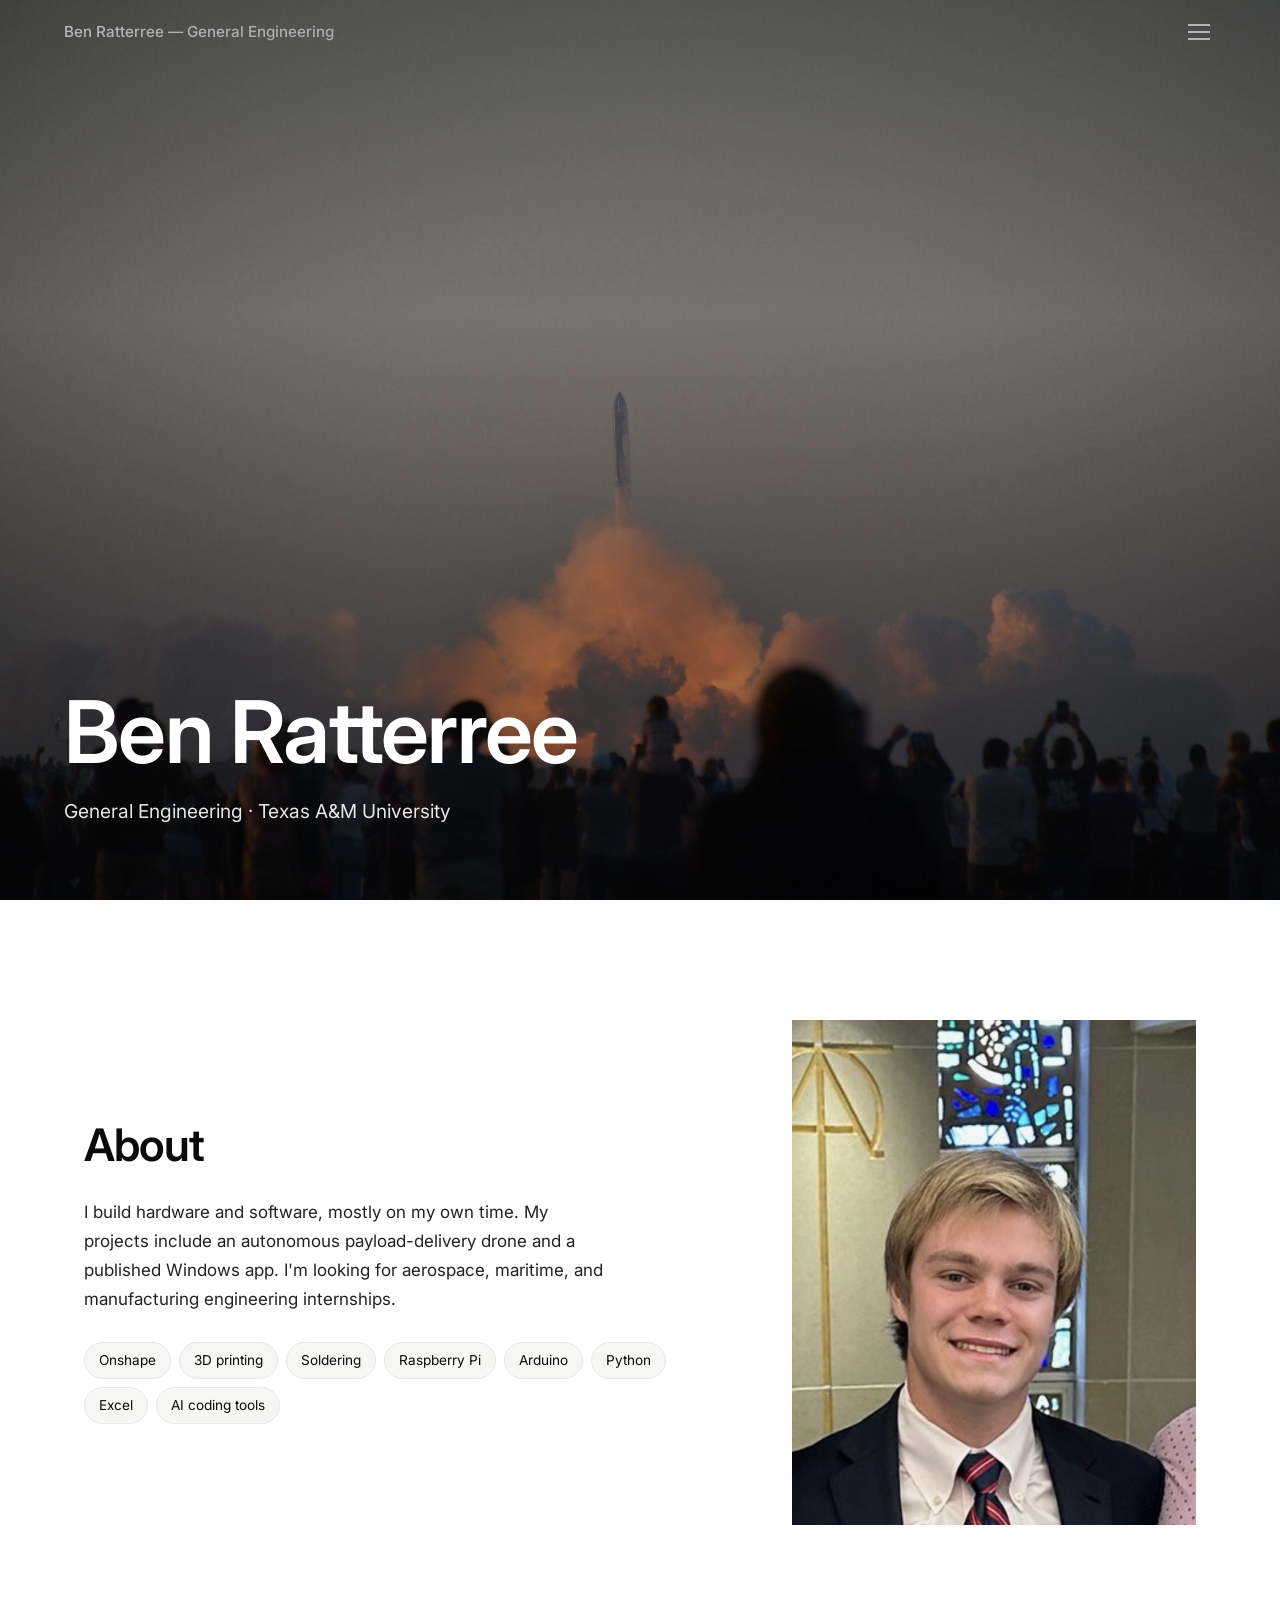
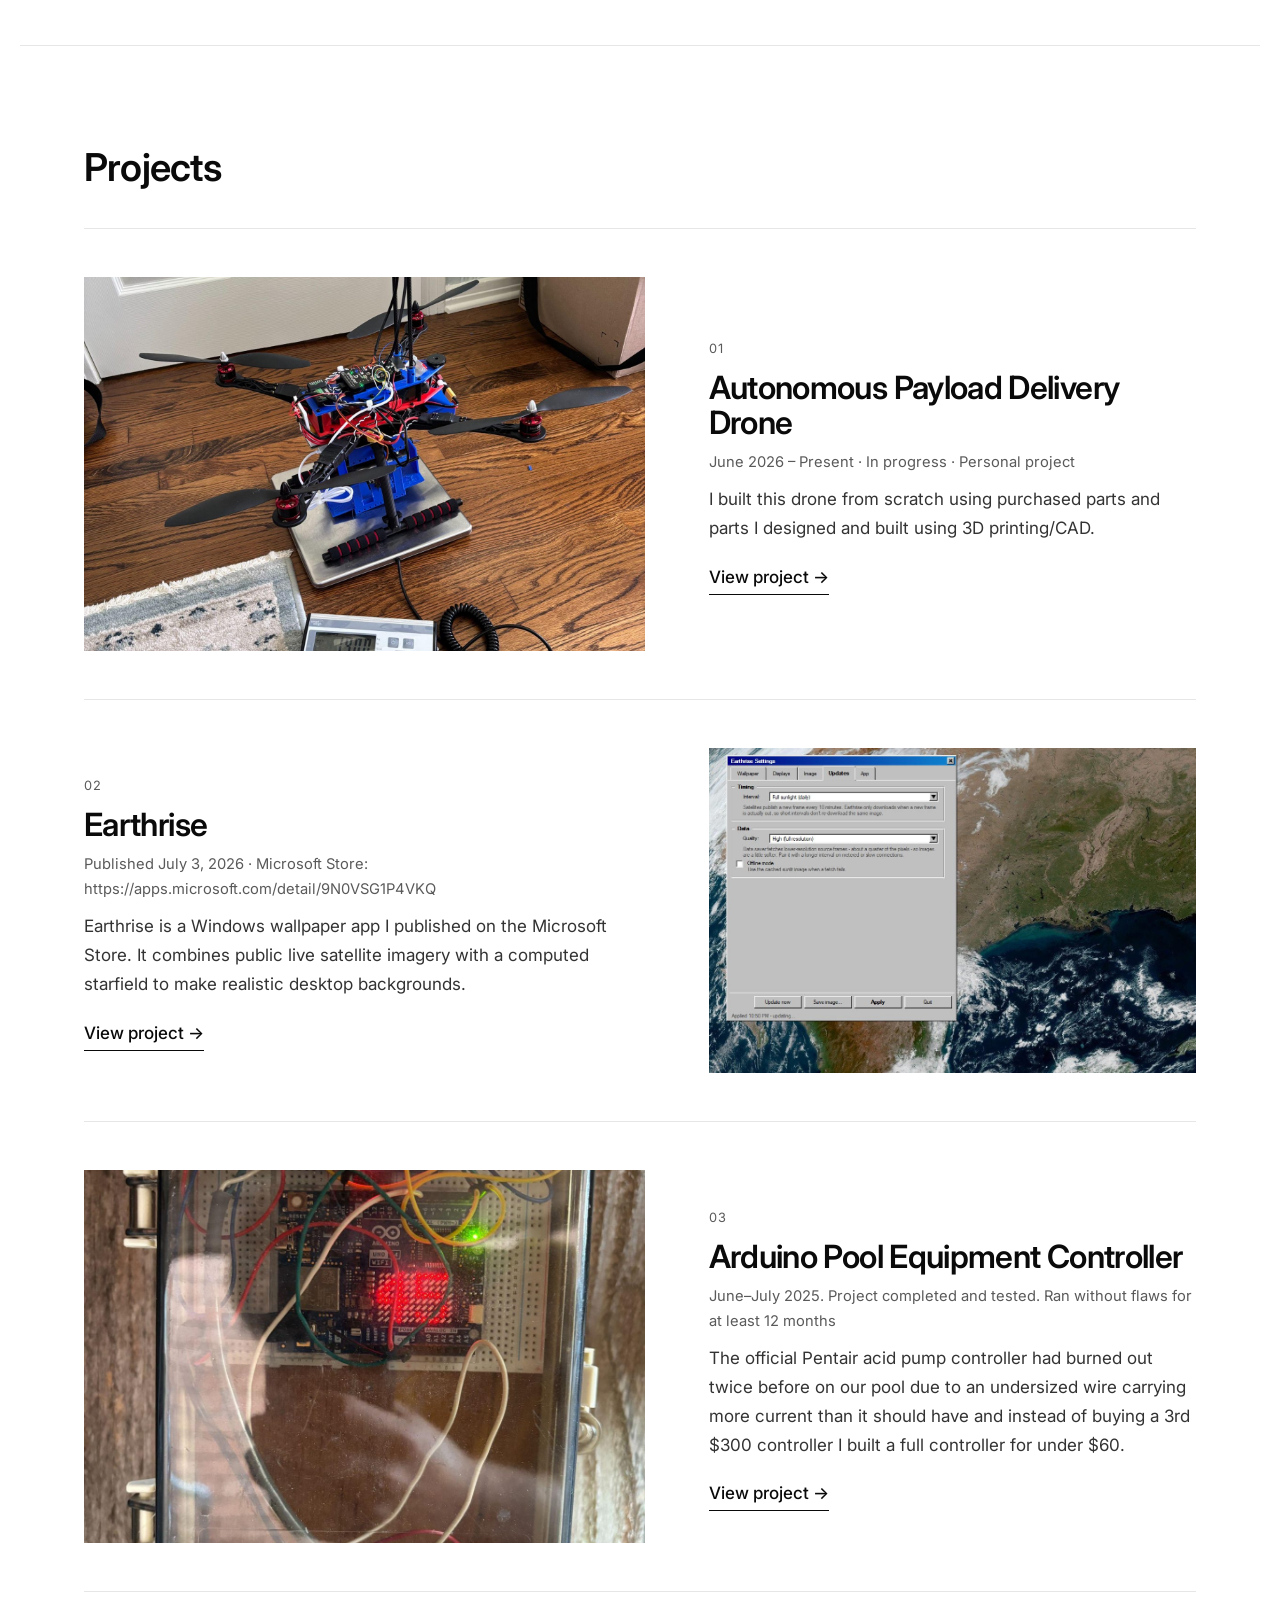
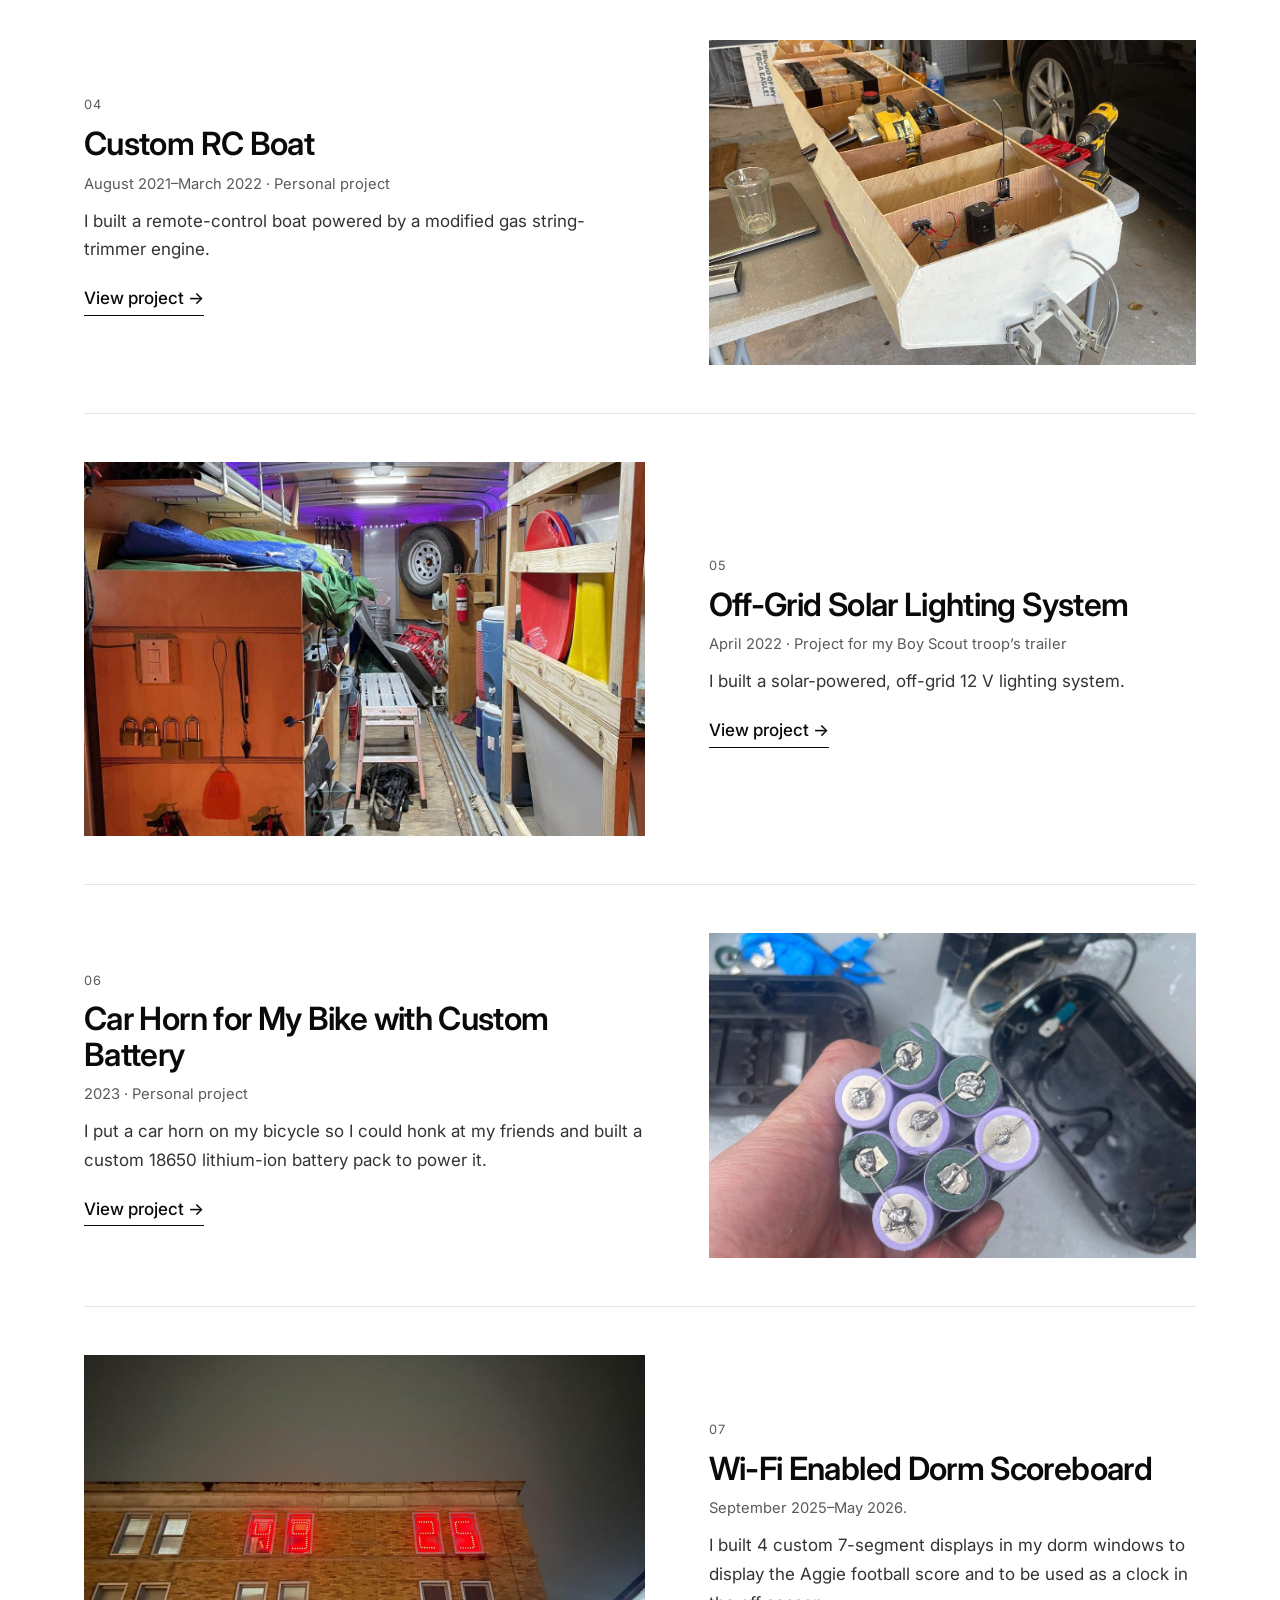
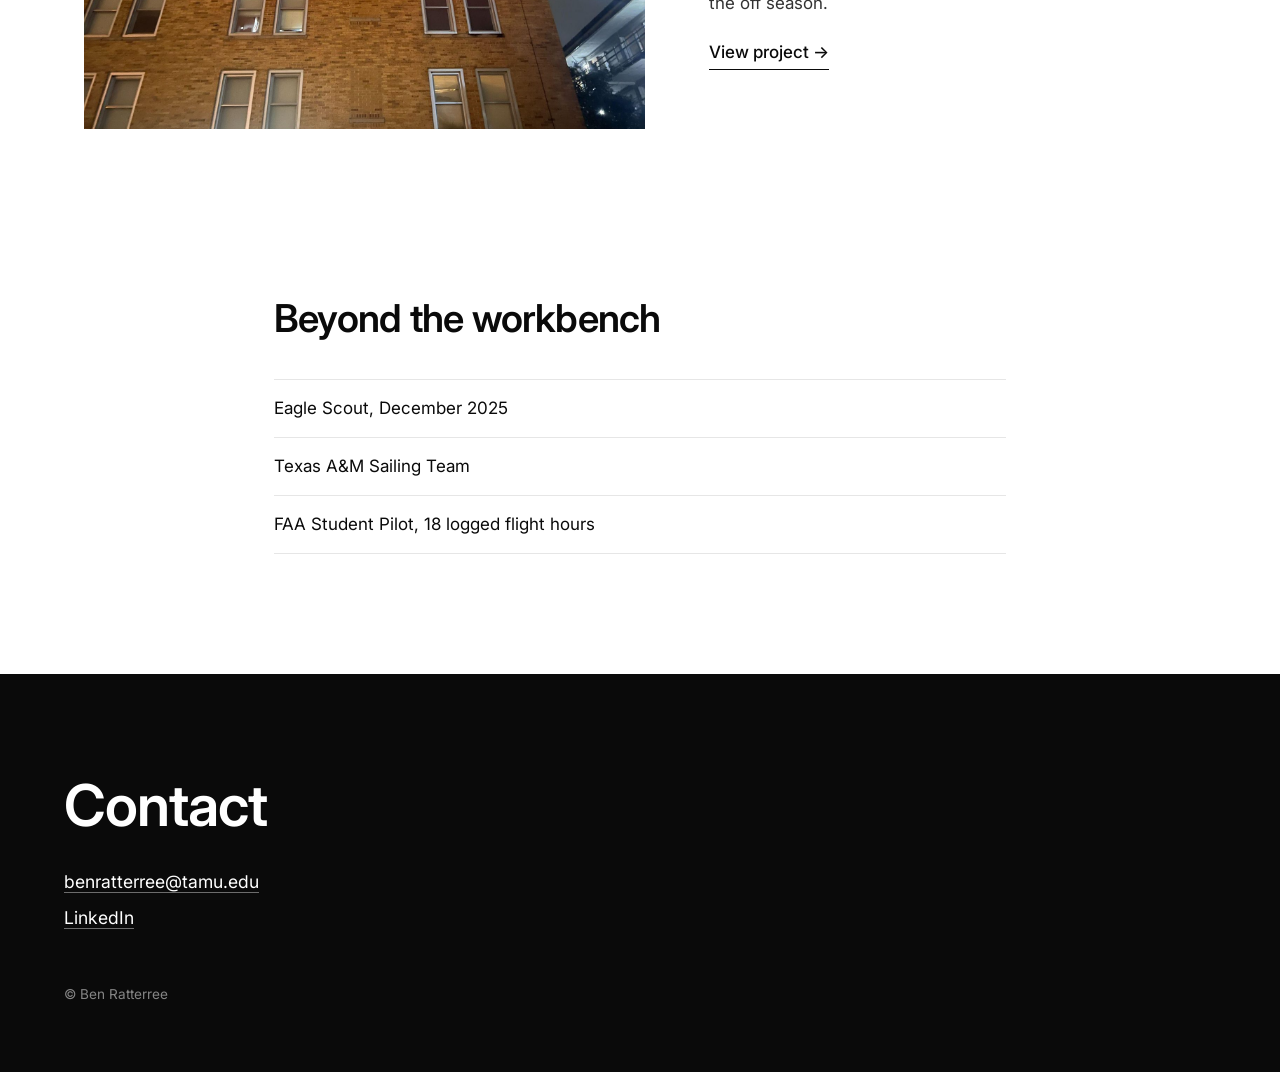
==== index.html @ 3983d527 "Portfolio site" ====
<!DOCTYPE html>
<html lang="en"><head><meta charset="utf-8"><meta name="viewport" content="width=device-width, initial-scale=1">
<title>Ben Ratterree | Engineering Portfolio</title><meta name="description" content="I build hardware and software, mostly on my own time. My projects include an autonomous payload-delivery drone and a published Windows app. I&#x27;m looking for aerospace, maritime, and manufacturing engineering internships."><link rel="preconnect" href="https://fonts.googleapis.com"><link rel="preconnect" href="https://fonts.gstatic.com" crossorigin><link href="https://fonts.googleapis.com/css2?family=Inter:wght@400;500;600;700&display=swap" rel="stylesheet">
<link rel="stylesheet" href="assets/style.css"></head>
<body>
<header class="topbar"><a class="brand" href="index.html">Ben Ratterree — General Engineering</a>
<button class="menu-btn" aria-label="Open menu" aria-expanded="false"><span></span><span></span><span></span></button></header>
<nav class="menu" aria-hidden="true"><button class="menu-close" aria-label="Close menu">&times;</button>
<a href="index.html">Home</a><a href="index.html#about">About</a><a href="index.html#projects">Projects</a><a href="index.html#contact">Contact</a></nav>
<main>
<section class="hero" style="background-image:url('media/site/background.jpg')"><div class="hero-txt">
<h1>Ben Ratterree</h1><p>General Engineering · Texas A&amp;M University</p></div></section>
<section id="about" class="about"><div class="about-txt reveal"><h2>About</h2>
<p>I build hardware and software, mostly on my own time. My projects include an autonomous payload-delivery drone and a published Windows app. I&#x27;m looking for aerospace, maritime, and manufacturing engineering internships.</p>
<ul class="chips"><li>Onshape</li><li>3D printing</li><li>Soldering</li><li>Raspberry Pi</li><li>Arduino</li><li>Python</li><li>Excel</li><li>AI coding tools</li></ul></div><img class="headshot reveal" src="media/site/headshot.jpg" alt="Ben Ratterree"></section>
<section id="projects" class="projects"><h2 class="sec reveal">Projects</h2><a class="prow reveal" href="projects/drone.html"><div class="pimg"><img src="media/drone/1.jpg" alt="Autonomous Payload Delivery Drone" loading="lazy"></div><div class="ptxt"><span class="num">01</span><h3>Autonomous Payload Delivery Drone</h3><p class="meta">June 2026 – Present · In progress · Personal project</p><p>I built this drone from scratch using purchased parts and parts I designed and built using 3D printing/CAD.</p><span class="more">View project <span aria-hidden="true">→</span></span></div></a><a class="prow reveal" href="projects/earthrise.html"><div class="pimg"><img src="media/earthrise/1.jpg" alt="Earthrise" loading="lazy"></div><div class="ptxt"><span class="num">02</span><h3>Earthrise</h3><p class="meta">Published July 3, 2026 · Microsoft Store: https://apps.microsoft.com/detail/9N0VSG1P4VKQ</p><p>Earthrise is a Windows wallpaper app I published on the Microsoft Store. It combines public live satellite imagery with a computed starfield to make realistic desktop backgrounds.</p><span class="more">View project <span aria-hidden="true">→</span></span></div></a><a class="prow reveal" href="projects/pool.html"><div class="pimg"><img src="media/pool/1.jpg" alt="Arduino Pool Equipment Controller" loading="lazy"></div><div class="ptxt"><span class="num">03</span><h3>Arduino Pool Equipment Controller</h3><p class="meta">June–July 2025. Project completed and tested. Ran without flaws for at least 12 months</p><p>The official Pentair acid pump controller had burned out twice before on our pool due to an undersized wire carrying more current than it should have and instead of buying a 3rd $300 controller I built a full controller for under $60.</p><span class="more">View project <span aria-hidden="true">→</span></span></div></a><a class="prow reveal" href="projects/boat.html"><div class="pimg"><img src="media/boat/1.jpg" alt="Custom RC Boat" loading="lazy"></div><div class="ptxt"><span class="num">04</span><h3>Custom RC Boat</h3><p class="meta">August 2021–March 2022 · Personal project</p><p>I built a remote-control boat powered by a modified gas string-trimmer engine.</p><span class="more">View project <span aria-hidden="true">→</span></span></div></a><a class="prow reveal" href="projects/solar.html"><div class="pimg"><img src="media/solar/1.jpg" alt="Off-Grid Solar Lighting System" loading="lazy"></div><div class="ptxt"><span class="num">05</span><h3>Off-Grid Solar Lighting System</h3><p class="meta">April 2022 · Project for my Boy Scout troop’s trailer</p><p>I built a solar-powered, off-grid 12 V lighting system.</p><span class="more">View project <span aria-hidden="true">→</span></span></div></a><a class="prow reveal" href="projects/bike.html"><div class="pimg"><img src="media/bike/1.jpg" alt="Car Horn for My Bike with Custom Battery" loading="lazy"></div><div class="ptxt"><span class="num">06</span><h3>Car Horn for My Bike with Custom Battery</h3><p class="meta">2023 · Personal project</p><p>I put a car horn on my bicycle so I could honk at my friends and built a custom 18650 lithium-ion battery pack to power it.</p><span class="more">View project <span aria-hidden="true">→</span></span></div></a><a class="prow reveal" href="projects/scoreboard.html"><div class="pimg"><img src="media/scoreboard/1.jpg" alt="Wi-Fi Enabled Dorm Scoreboard" loading="lazy"></div><div class="ptxt"><span class="num">07</span><h3>Wi-Fi Enabled Dorm Scoreboard</h3><p class="meta">September 2025–May 2026.</p><p>I built 4 custom 7-segment displays in my dorm windows to display the Aggie football score and to be used as a clock in the off season.</p><span class="more">View project <span aria-hidden="true">→</span></span></div></a></section>
<section class="also reveal"><h2 class="sec">Beyond the workbench</h2><ul class="rules"><li>Eagle Scout, December 2025</li><li>Texas A&amp;M Sailing Team</li><li>FAA Student Pilot, 18 logged flight hours</li></ul></section>
</main><footer id="contact"><div class="inner"><h2>Contact</h2>
<p><a href="mailto:benratterree@tamu.edu">benratterree@tamu.edu</a></p>
<p><a href="https://www.linkedin.com/in/ben-ratterree-34564028a/" target="_blank" rel="noopener">LinkedIn</a></p>
<p class="small">© Ben Ratterree</p></div></footer>
<script src="assets/site.js"></script></body></html>
---- assets/style.css ----
:root{--black:#0a0a0a;--white:#fff;--gray:#5a5a5a;--line:#e6e6e6;--soft:#f6f6f4;--accent:#0b5cad;--pad:5vw;--content:860px;--max:1240px;
--font:'Inter',system-ui,-apple-system,"Segoe UI",Roboto,sans-serif}
*{box-sizing:border-box}html{scroll-behavior:smooth}
body{margin:0;font:400 17px/1.7 var(--font);color:var(--black);background:var(--white);-webkit-font-smoothing:antialiased}
a{color:inherit}img{max-width:100%}
h1,h2,h3{font-weight:600;letter-spacing:-.02em;line-height:1.1;margin:0}
/* top bar */
.topbar{position:fixed;inset:0 0 auto;z-index:50;display:flex;justify-content:space-between;align-items:center;padding:18px var(--pad);color:#fff;mix-blend-mode:difference}
.brand{font-weight:500;font-size:.95rem;text-decoration:none;white-space:nowrap;overflow:hidden;text-overflow:ellipsis}
.menu-btn{background:none;border:0;cursor:pointer;padding:6px;display:grid;gap:5px}
.menu-btn span{display:block;width:22px;height:2px;background:#fff;transition:transform .25s}
.menu{position:fixed;inset:0;z-index:60;background:var(--black);display:flex;flex-direction:column;justify-content:center;padding:0 var(--pad);opacity:0;pointer-events:none;transition:opacity .3s}
.menu.open{opacity:1;pointer-events:auto}
.menu a{color:#fff;text-decoration:none;font-size:clamp(2.2rem,6vw,4.2rem);font-weight:600;letter-spacing:-.03em;line-height:1.25;transform:translateY(12px);transition:transform .4s,opacity .2s}
.menu.open a{transform:none}.menu a:hover{opacity:.55}
.menu-close{position:absolute;top:14px;right:var(--pad);background:none;border:0;color:#fff;font-size:2.2rem;cursor:pointer}
/* hero */
.hero{position:relative;height:100vh;min-height:560px;background:#111 center/cover no-repeat;display:flex;align-items:flex-end;padding:0 var(--pad) 8vh;color:#fff}
.hero::before{content:"";position:absolute;inset:0;background:linear-gradient(180deg,rgba(0,0,0,.25) 0%,rgba(0,0,0,0) 35%,rgba(0,0,0,.6) 100%)}
.hero-txt{position:relative;max-width:900px;animation:fade 1.1s ease both}
.hero h1{font-size:clamp(2.6rem,7vw,5.4rem)}
.hero p{font-size:clamp(1rem,1.6vw,1.2rem);opacity:.9;margin:16px 0 0;max-width:520px}
.hero-sm{height:72vh;min-height:420px}.hero-sm h1{font-size:clamp(2.2rem,5.5vw,4.2rem)}
.crumb{margin:0 0 14px!important}.crumb a{text-decoration:none;font-size:.95rem}.crumb a:hover{text-decoration:underline}
@keyframes fade{from{opacity:0;transform:translateY(20px)}to{opacity:1;transform:none}}
/* about */
.about{max-width:var(--max);margin:0 auto;padding:120px var(--pad);display:grid;grid-template-columns:1.2fr .8fr;gap:8vw;align-items:center}
.about h2{font-size:clamp(2rem,4vw,2.8rem);margin-bottom:28px}
.about p{color:#222;max-width:520px}
.headshot{width:100%;aspect-ratio:4/5;object-fit:cover;object-position:center 30%}
.chips{list-style:none;padding:0;margin:28px 0 0;display:flex;flex-wrap:wrap;gap:8px}
.chips li{font-size:.85rem;padding:6px 14px;border:1px solid var(--line);border-radius:99px;background:var(--soft)}
/* projects */
.sec{font-size:clamp(1.8rem,3.4vw,2.4rem);margin-bottom:40px}
.projects{max-width:var(--max);margin:0 auto;padding:40px var(--pad) 80px;border-top:1px solid var(--line)}
.projects .sec{margin-top:60px}
.prow{display:grid;grid-template-columns:1.15fr 1fr;gap:5vw;align-items:center;padding:48px 0;border-top:1px solid var(--line);text-decoration:none;color:inherit}
.prow:nth-of-type(even) .pimg{order:2}
.pimg{overflow:hidden;aspect-ratio:3/2;background:var(--soft)}
.pimg img{width:100%;height:100%;object-fit:cover;display:block;transition:transform .8s cubic-bezier(.2,.7,.2,1)}
.prow:hover .pimg img{transform:scale(1.04)}
.noimg{height:100%;display:grid;place-items:center;color:#999}
.num{font-size:.8rem;color:var(--gray);letter-spacing:.1em}
.ptxt h3{font-size:clamp(1.5rem,2.6vw,2rem);margin:8px 0 6px}
.ptxt p{color:#333;margin:10px 0}.meta{color:var(--gray)!important;font-size:.92rem;margin:4px 0;overflow-wrap:anywhere}
.more{display:inline-block;margin-top:10px;font-weight:500;border-bottom:1px solid currentColor;padding-bottom:2px}
.more span{display:inline-block;transition:transform .25s}.prow:hover .more span{transform:translateX(6px)}
.also{max-width:var(--content);margin:0 auto;padding:40px var(--pad) 120px}
.rules{list-style:none;padding:0;margin:0}.rules li{padding:14px 0;border-top:1px solid var(--line)}.rules li:last-child{border-bottom:1px solid var(--line)}
/* project page */
.content{max-width:var(--content);margin:0 auto;padding:70px var(--pad) 20px}
.metas{padding-bottom:26px;border-bottom:1px solid var(--line);margin-bottom:10px}
.metas a{color:var(--accent)}
.content h2{font-size:1.5rem;margin:44px 0 14px}
.content ul{padding-left:1.2em}.content li{margin:6px 0}
.content blockquote{border-left:3px solid var(--black);margin:20px 0;padding-left:20px}
.gal-wrap{max-width:1400px;margin:0 auto;padding:60px var(--pad) 40px}
.gal-wrap .sec{max-width:var(--content);margin:0 auto 34px;padding:0;border-top:1px solid var(--line);padding-top:50px}
.gallery{display:flex;flex-direction:column;gap:56px}
.gallery figure{margin:0}
.gallery button{all:unset;cursor:zoom-in;display:block;width:100%;background:var(--soft)}
.gallery img{display:block;width:100%;height:auto;max-height:88vh;object-fit:contain;margin:0 auto}
.gallery figcaption{max-width:var(--content);margin:14px auto 0;color:var(--gray);font-size:.95rem;line-height:1.55}
.gallery-empty{max-width:var(--content);margin:0 auto;padding:40px;text-align:center;color:#999;border:1px dashed #ccc}
.pager{max-width:var(--max);margin:40px auto 0;padding:0 var(--pad);display:grid;grid-template-columns:1fr 1fr;border-top:1px solid var(--line)}
.pager a{padding:40px 0;text-decoration:none;font-size:clamp(1.1rem,2vw,1.5rem);font-weight:600;letter-spacing:-.01em}
.pager a:last-child{text-align:right}.pager small{display:block;font-size:.8rem;font-weight:400;color:var(--gray);letter-spacing:.08em;text-transform:uppercase;margin-bottom:6px}
.pager a:hover{opacity:.6}
/* footer */
footer{background:var(--black);color:#fff;padding:100px var(--pad) 60px}
footer .inner{max-width:var(--max);margin:0 auto}
footer h2{font-size:clamp(2rem,5vw,3.6rem);margin-bottom:30px}
footer p{margin:6px 0;font-size:1.1rem}footer a{text-decoration:none;border-bottom:1px solid rgba(255,255,255,.4)}footer a:hover{border-color:#fff}
footer .small{margin-top:50px;font-size:.85rem;opacity:.5}
/* reveal on scroll */
.js .reveal{opacity:0;transform:translateY(24px);transition:opacity .8s ease,transform .8s ease}
.js .reveal.in{opacity:1;transform:none}
@media (prefers-reduced-motion:reduce){*{animation:none!important;transition:none!important}.js .reveal{opacity:1;transform:none}}
/* lightbox */
.lb{position:fixed;inset:0;background:rgba(0,0,0,.95);display:none;flex-direction:column;align-items:center;justify-content:center;z-index:100}
.lb.open{display:flex}.lb img{max-width:94vw;max-height:84vh}
.lb .cap{color:#ddd;max-width:800px;text-align:center;padding:12px 16px;font-size:.95rem}
.lb button{position:absolute;background:none;color:#fff;border:0;font-size:2.4rem;width:52px;height:52px;cursor:pointer;opacity:.8}
.lb button:hover{opacity:1}.lb .close{top:12px;right:16px}.lb .prev{left:10px;top:50%}.lb .next{right:10px;top:50%}
.lb .count{position:absolute;top:24px;left:24px;color:#aaa;font-size:.9rem}
@media(max-width:760px){body{font-size:16px}.about{grid-template-columns:1fr;padding:80px var(--pad);gap:40px}.headshot{max-width:420px}
.prow{grid-template-columns:1fr;gap:20px;padding:36px 0}.prow:nth-of-type(even) .pimg{order:0}
.gallery{gap:32px}.gal-wrap{padding-left:0;padding-right:0}.gal-wrap .sec,.gallery figcaption{padding-left:var(--pad);padding-right:var(--pad)}
.hero{height:88vh}.hero-sm{height:60vh}.brand{max-width:75vw}}
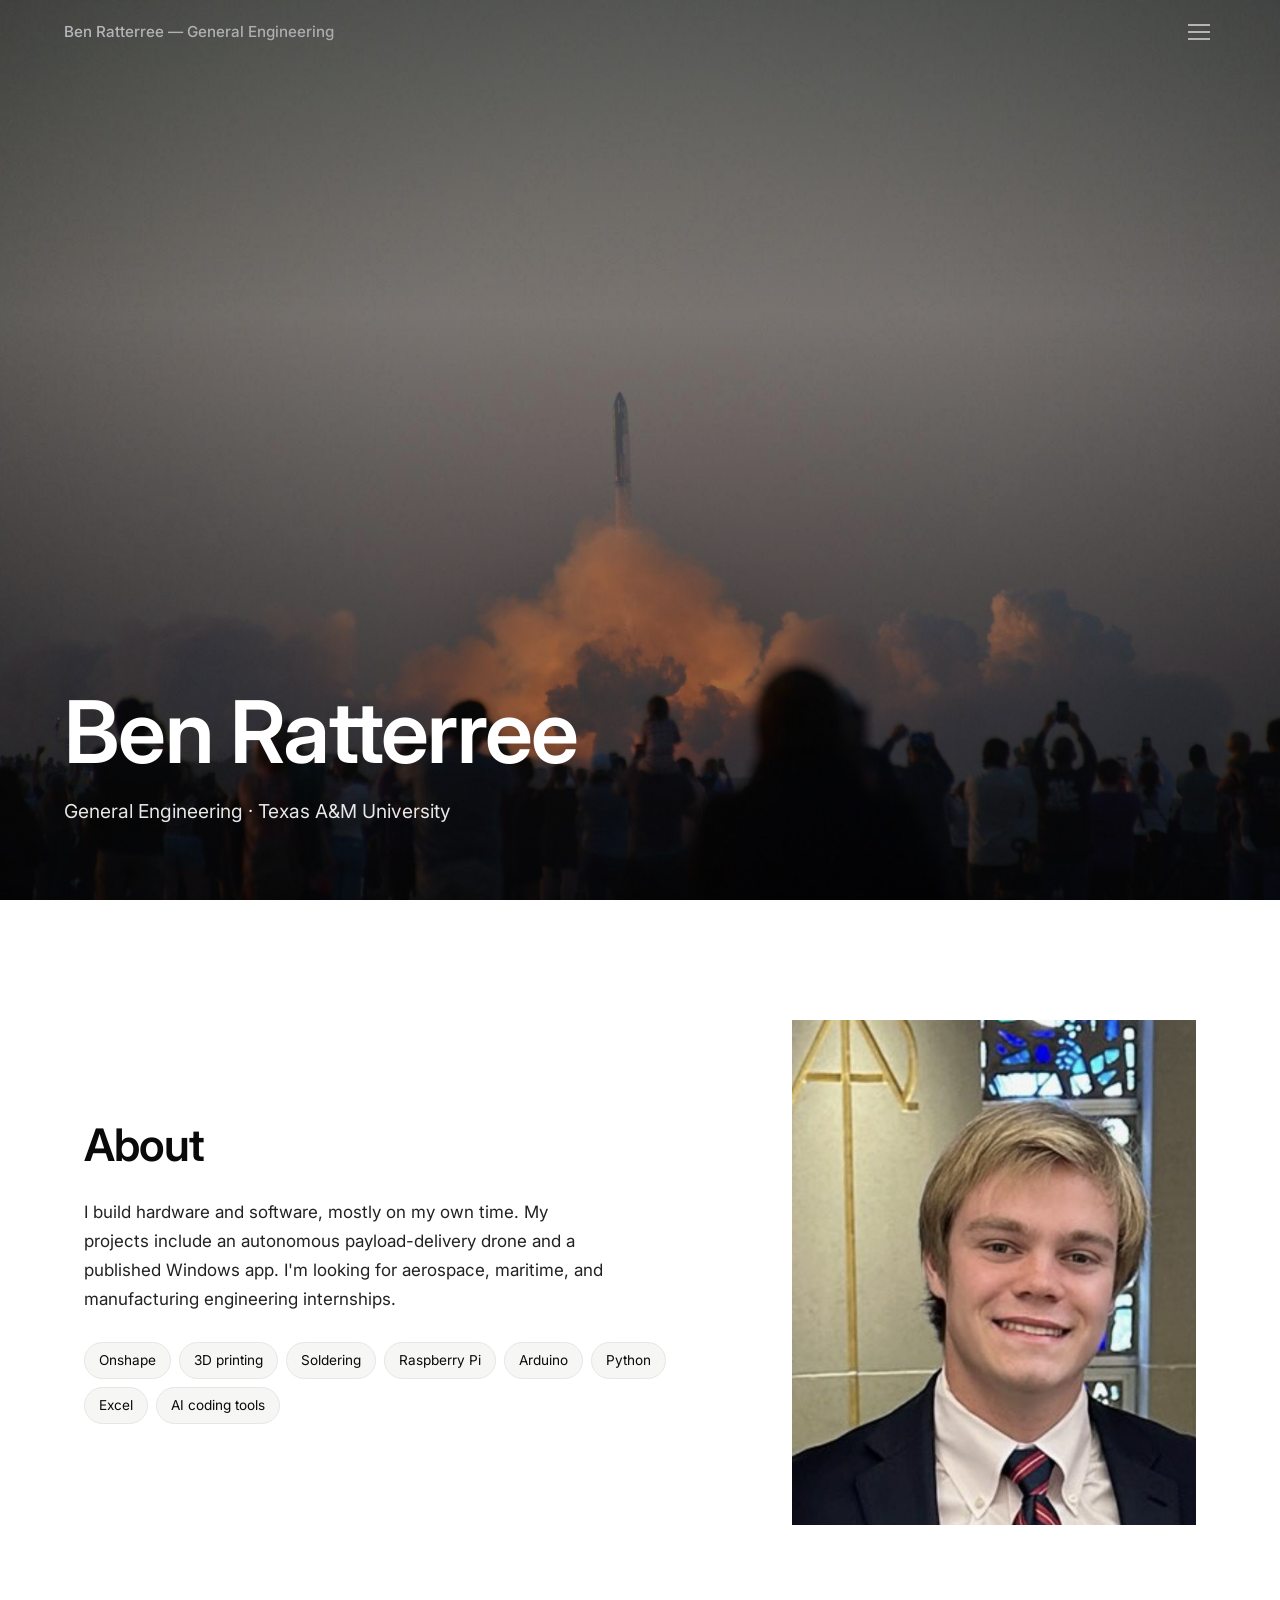
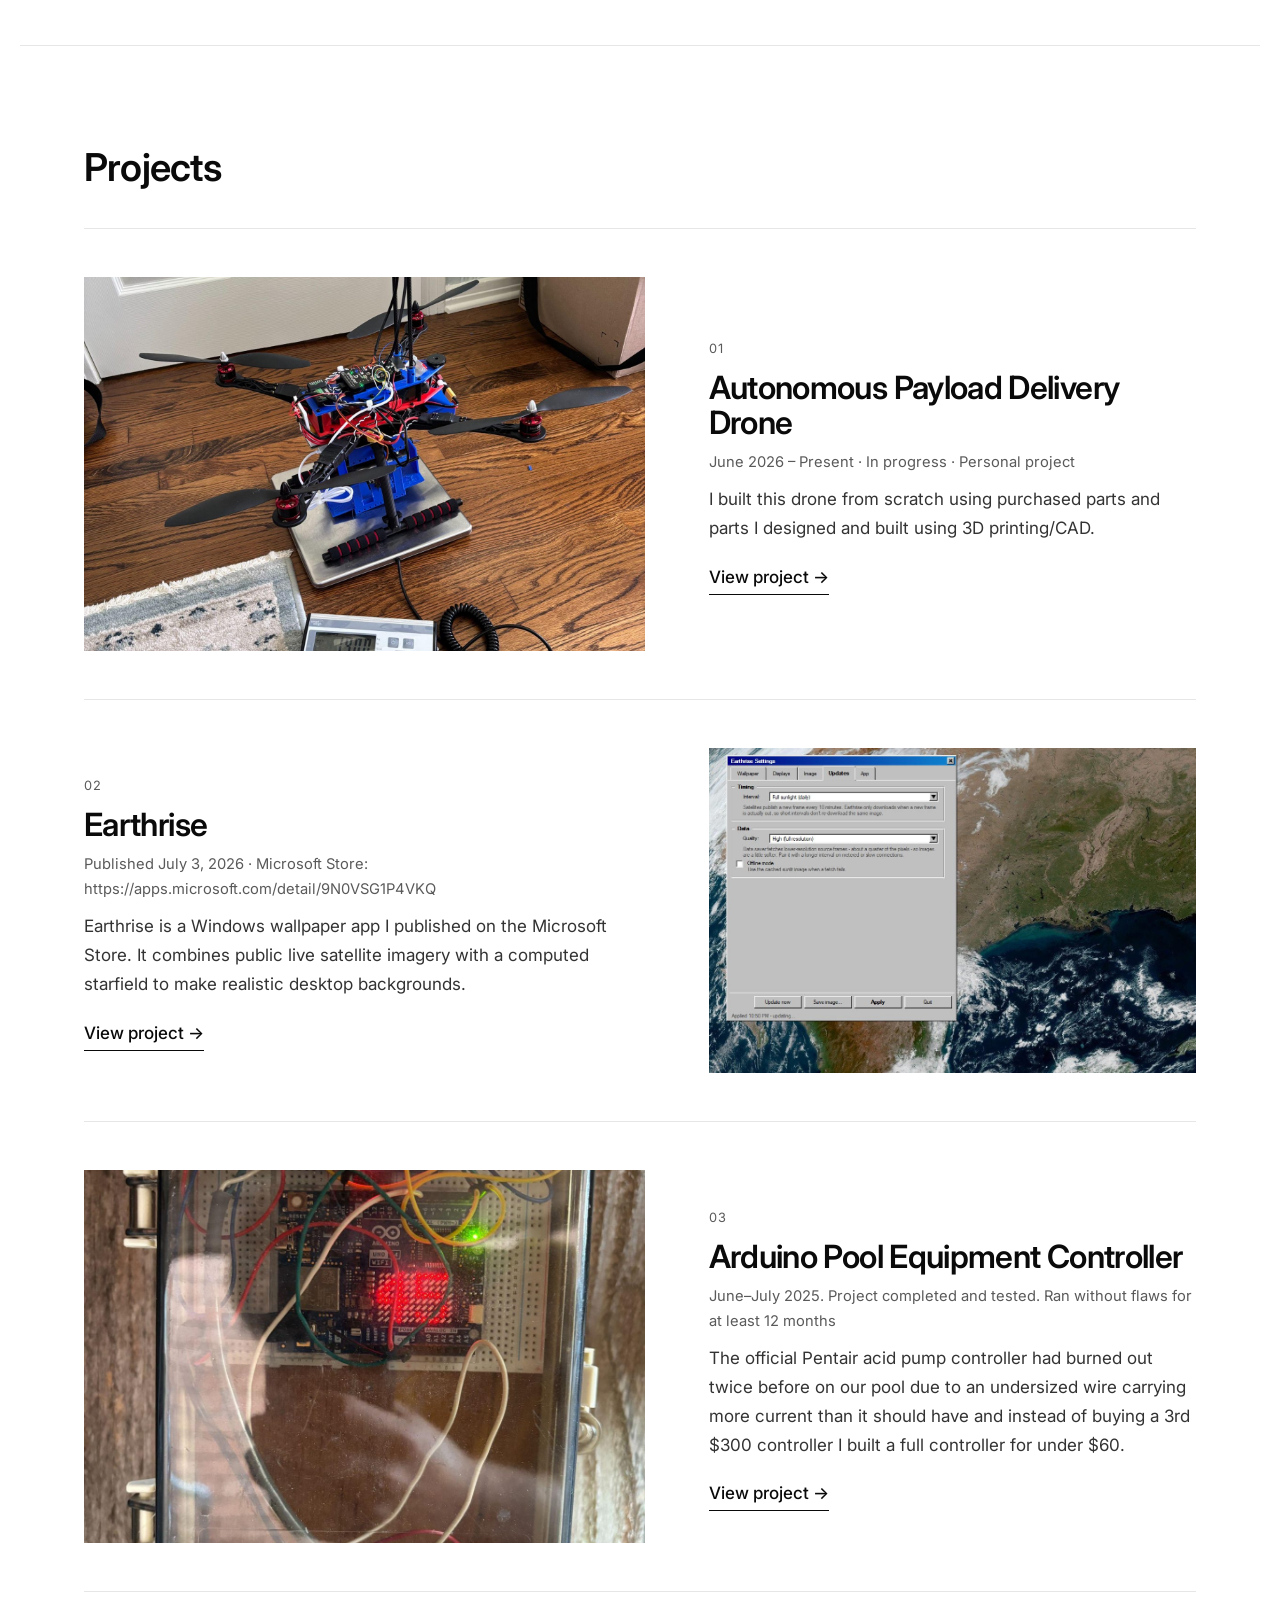
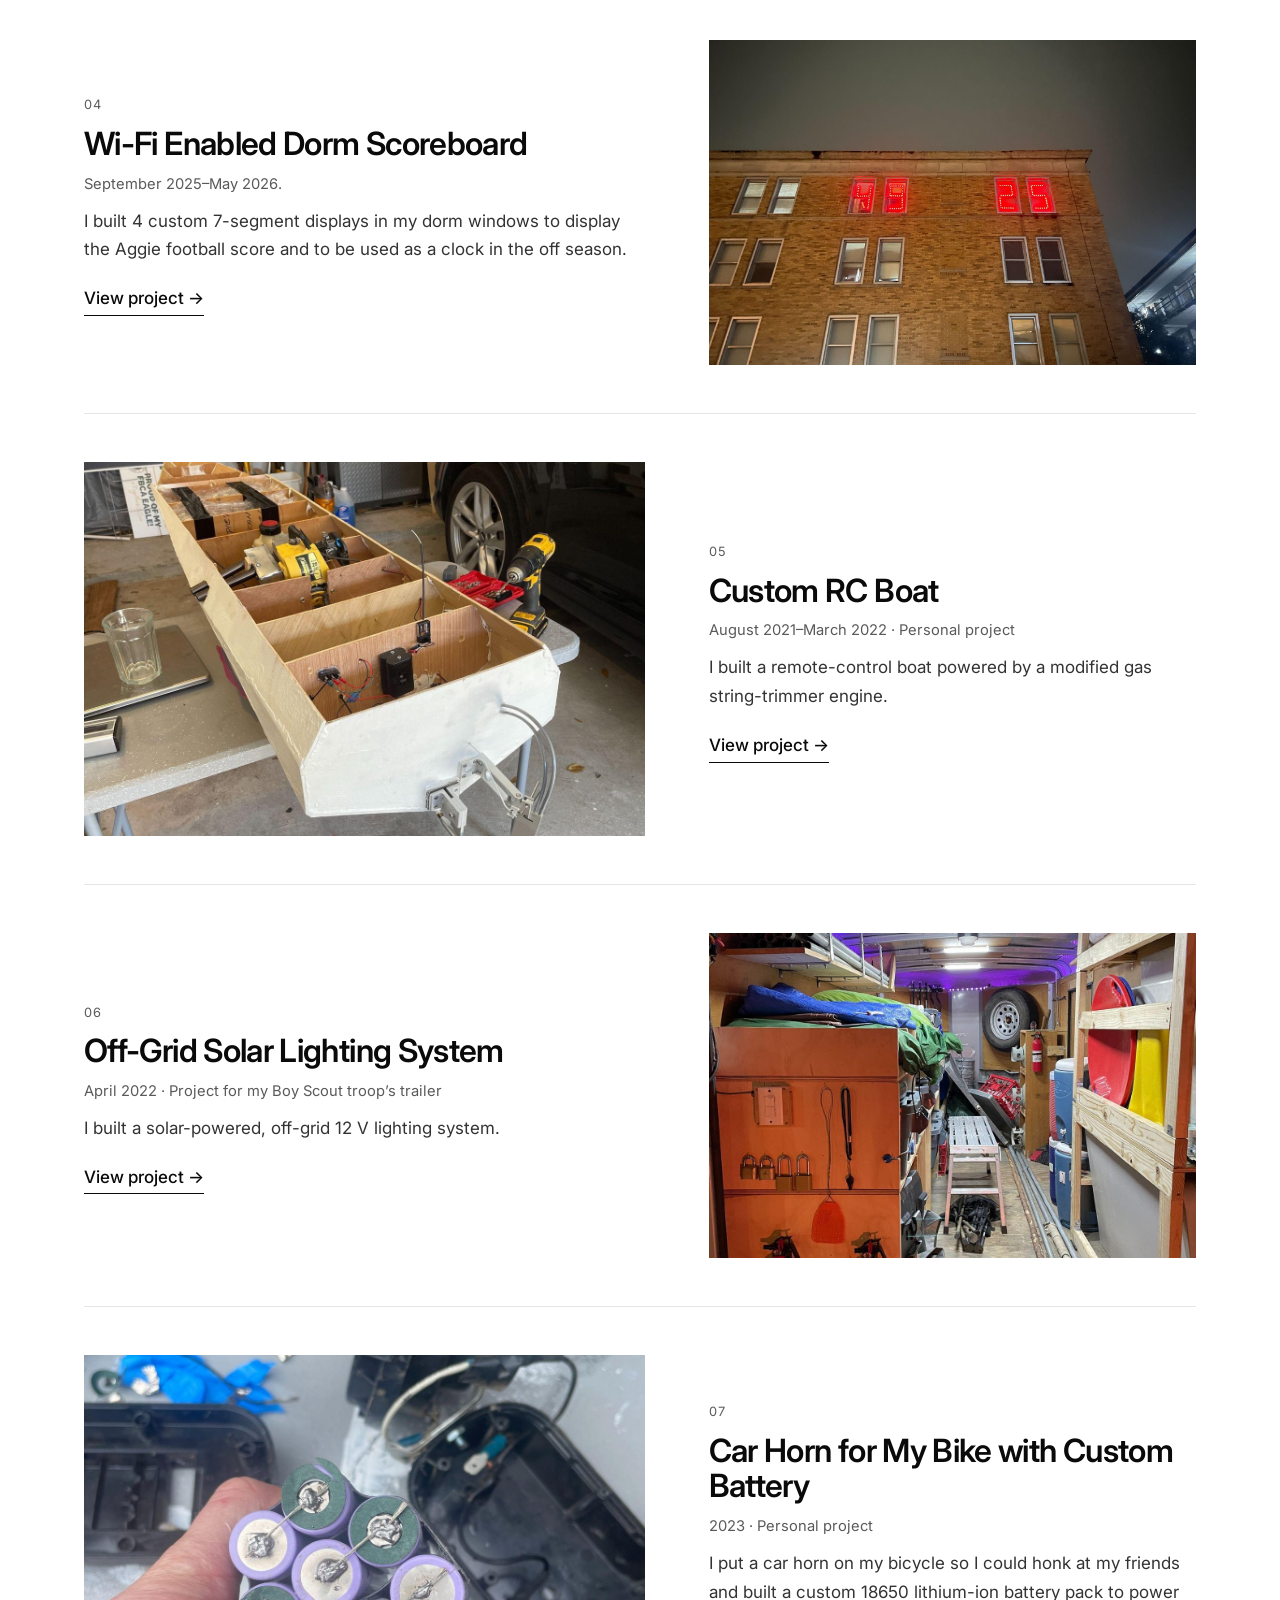
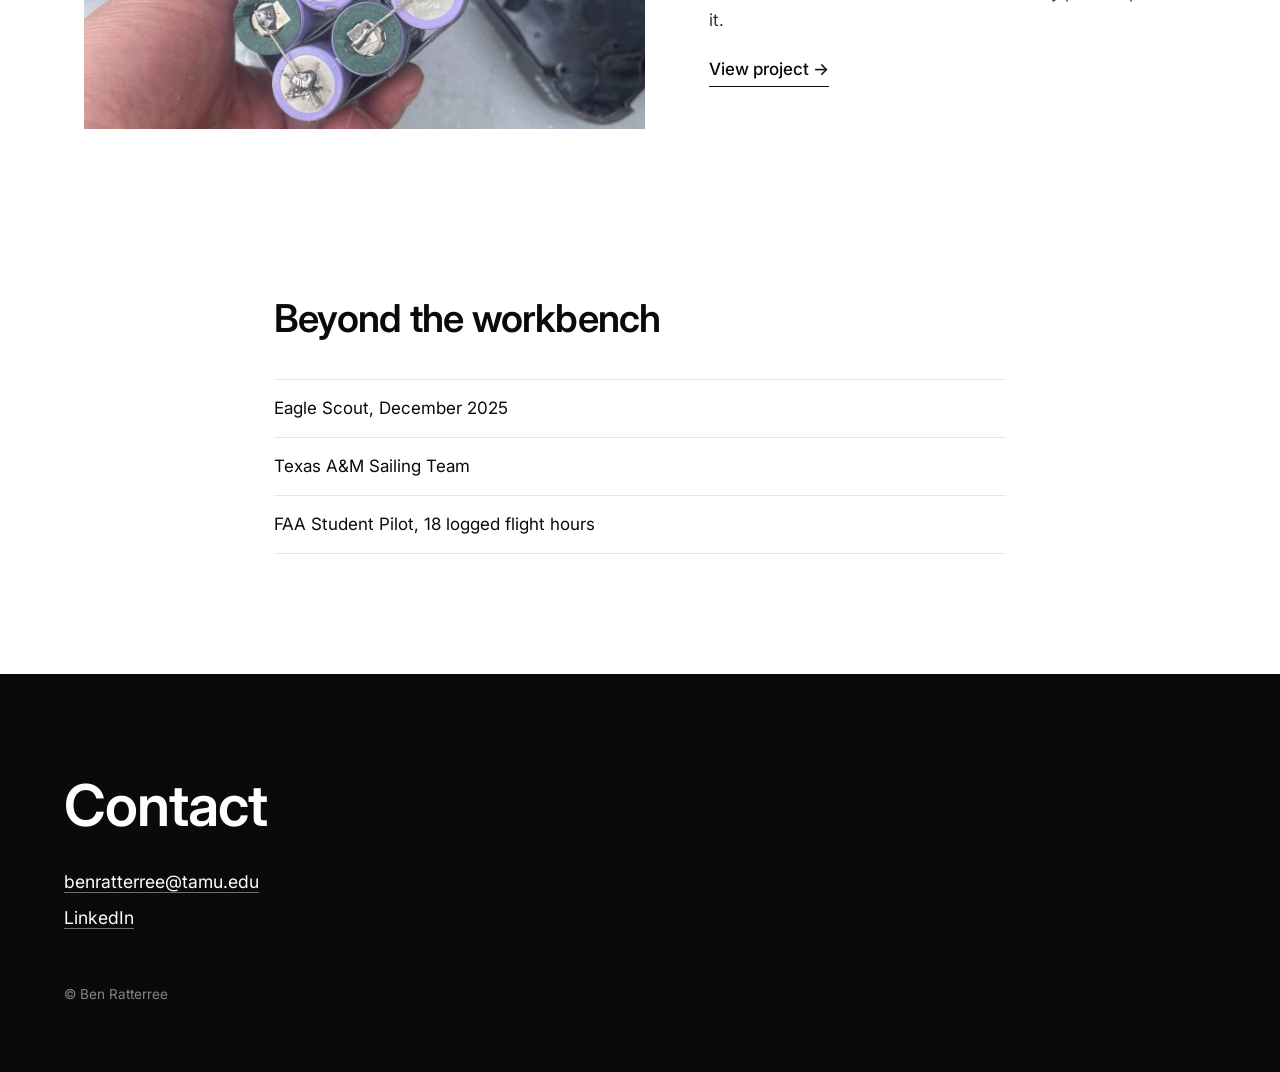
==== commit 2b8aaa22: "Recrop headshot; move Dorm Scoreboard to #4" ====
--- a/index.html
+++ b/index.html
@@ -13,7 +13,7 @@
 <section id="about" class="about"><div class="about-txt reveal"><h2>About</h2>
 <p>I build hardware and software, mostly on my own time. My projects include an autonomous payload-delivery drone and a published Windows app. I&#x27;m looking for aerospace, maritime, and manufacturing engineering internships.</p>
 <ul class="chips"><li>Onshape</li><li>3D printing</li><li>Soldering</li><li>Raspberry Pi</li><li>Arduino</li><li>Python</li><li>Excel</li><li>AI coding tools</li></ul></div><img class="headshot reveal" src="media/site/headshot.jpg" alt="Ben Ratterree"></section>
-<section id="projects" class="projects"><h2 class="sec reveal">Projects</h2><a class="prow reveal" href="projects/drone.html"><div class="pimg"><img src="media/drone/1.jpg" alt="Autonomous Payload Delivery Drone" loading="lazy"></div><div class="ptxt"><span class="num">01</span><h3>Autonomous Payload Delivery Drone</h3><p class="meta">June 2026 – Present · In progress · Personal project</p><p>I built this drone from scratch using purchased parts and parts I designed and built using 3D printing/CAD.</p><span class="more">View project <span aria-hidden="true">→</span></span></div></a><a class="prow reveal" href="projects/earthrise.html"><div class="pimg"><img src="media/earthrise/1.jpg" alt="Earthrise" loading="lazy"></div><div class="ptxt"><span class="num">02</span><h3>Earthrise</h3><p class="meta">Published July 3, 2026 · Microsoft Store: https://apps.microsoft.com/detail/9N0VSG1P4VKQ</p><p>Earthrise is a Windows wallpaper app I published on the Microsoft Store. It combines public live satellite imagery with a computed starfield to make realistic desktop backgrounds.</p><span class="more">View project <span aria-hidden="true">→</span></span></div></a><a class="prow reveal" href="projects/pool.html"><div class="pimg"><img src="media/pool/1.jpg" alt="Arduino Pool Equipment Controller" loading="lazy"></div><div class="ptxt"><span class="num">03</span><h3>Arduino Pool Equipment Controller</h3><p class="meta">June–July 2025. Project completed and tested. Ran without flaws for at least 12 months</p><p>The official Pentair acid pump controller had burned out twice before on our pool due to an undersized wire carrying more current than it should have and instead of buying a 3rd $300 controller I built a full controller for under $60.</p><span class="more">View project <span aria-hidden="true">→</span></span></div></a><a class="prow reveal" href="projects/boat.html"><div class="pimg"><img src="media/boat/1.jpg" alt="Custom RC Boat" loading="lazy"></div><div class="ptxt"><span class="num">04</span><h3>Custom RC Boat</h3><p class="meta">August 2021–March 2022 · Personal project</p><p>I built a remote-control boat powered by a modified gas string-trimmer engine.</p><span class="more">View project <span aria-hidden="true">→</span></span></div></a><a class="prow reveal" href="projects/solar.html"><div class="pimg"><img src="media/solar/1.jpg" alt="Off-Grid Solar Lighting System" loading="lazy"></div><div class="ptxt"><span class="num">05</span><h3>Off-Grid Solar Lighting System</h3><p class="meta">April 2022 · Project for my Boy Scout troop’s trailer</p><p>I built a solar-powered, off-grid 12 V lighting system.</p><span class="more">View project <span aria-hidden="true">→</span></span></div></a><a class="prow reveal" href="projects/bike.html"><div class="pimg"><img src="media/bike/1.jpg" alt="Car Horn for My Bike with Custom Battery" loading="lazy"></div><div class="ptxt"><span class="num">06</span><h3>Car Horn for My Bike with Custom Battery</h3><p class="meta">2023 · Personal project</p><p>I put a car horn on my bicycle so I could honk at my friends and built a custom 18650 lithium-ion battery pack to power it.</p><span class="more">View project <span aria-hidden="true">→</span></span></div></a><a class="prow reveal" href="projects/scoreboard.html"><div class="pimg"><img src="media/scoreboard/1.jpg" alt="Wi-Fi Enabled Dorm Scoreboard" loading="lazy"></div><div class="ptxt"><span class="num">07</span><h3>Wi-Fi Enabled Dorm Scoreboard</h3><p class="meta">September 2025–May 2026.</p><p>I built 4 custom 7-segment displays in my dorm windows to display the Aggie football score and to be used as a clock in the off season.</p><span class="more">View project <span aria-hidden="true">→</span></span></div></a></section>
+<section id="projects" class="projects"><h2 class="sec reveal">Projects</h2><a class="prow reveal" href="projects/drone.html"><div class="pimg"><img src="media/drone/1.jpg" alt="Autonomous Payload Delivery Drone" loading="lazy"></div><div class="ptxt"><span class="num">01</span><h3>Autonomous Payload Delivery Drone</h3><p class="meta">June 2026 – Present · In progress · Personal project</p><p>I built this drone from scratch using purchased parts and parts I designed and built using 3D printing/CAD.</p><span class="more">View project <span aria-hidden="true">→</span></span></div></a><a class="prow reveal" href="projects/earthrise.html"><div class="pimg"><img src="media/earthrise/1.jpg" alt="Earthrise" loading="lazy"></div><div class="ptxt"><span class="num">02</span><h3>Earthrise</h3><p class="meta">Published July 3, 2026 · Microsoft Store: https://apps.microsoft.com/detail/9N0VSG1P4VKQ</p><p>Earthrise is a Windows wallpaper app I published on the Microsoft Store. It combines public live satellite imagery with a computed starfield to make realistic desktop backgrounds.</p><span class="more">View project <span aria-hidden="true">→</span></span></div></a><a class="prow reveal" href="projects/pool.html"><div class="pimg"><img src="media/pool/1.jpg" alt="Arduino Pool Equipment Controller" loading="lazy"></div><div class="ptxt"><span class="num">03</span><h3>Arduino Pool Equipment Controller</h3><p class="meta">June–July 2025. Project completed and tested. Ran without flaws for at least 12 months</p><p>The official Pentair acid pump controller had burned out twice before on our pool due to an undersized wire carrying more current than it should have and instead of buying a 3rd $300 controller I built a full controller for under $60.</p><span class="more">View project <span aria-hidden="true">→</span></span></div></a><a class="prow reveal" href="projects/scoreboard.html"><div class="pimg"><img src="media/scoreboard/1.jpg" alt="Wi-Fi Enabled Dorm Scoreboard" loading="lazy"></div><div class="ptxt"><span class="num">04</span><h3>Wi-Fi Enabled Dorm Scoreboard</h3><p class="meta">September 2025–May 2026.</p><p>I built 4 custom 7-segment displays in my dorm windows to display the Aggie football score and to be used as a clock in the off season.</p><span class="more">View project <span aria-hidden="true">→</span></span></div></a><a class="prow reveal" href="projects/boat.html"><div class="pimg"><img src="media/boat/1.jpg" alt="Custom RC Boat" loading="lazy"></div><div class="ptxt"><span class="num">05</span><h3>Custom RC Boat</h3><p class="meta">August 2021–March 2022 · Personal project</p><p>I built a remote-control boat powered by a modified gas string-trimmer engine.</p><span class="more">View project <span aria-hidden="true">→</span></span></div></a><a class="prow reveal" href="projects/solar.html"><div class="pimg"><img src="media/solar/1.jpg" alt="Off-Grid Solar Lighting System" loading="lazy"></div><div class="ptxt"><span class="num">06</span><h3>Off-Grid Solar Lighting System</h3><p class="meta">April 2022 · Project for my Boy Scout troop’s trailer</p><p>I built a solar-powered, off-grid 12 V lighting system.</p><span class="more">View project <span aria-hidden="true">→</span></span></div></a><a class="prow reveal" href="projects/bike.html"><div class="pimg"><img src="media/bike/1.jpg" alt="Car Horn for My Bike with Custom Battery" loading="lazy"></div><div class="ptxt"><span class="num">07</span><h3>Car Horn for My Bike with Custom Battery</h3><p class="meta">2023 · Personal project</p><p>I put a car horn on my bicycle so I could honk at my friends and built a custom 18650 lithium-ion battery pack to power it.</p><span class="more">View project <span aria-hidden="true">→</span></span></div></a></section>
 <section class="also reveal"><h2 class="sec">Beyond the workbench</h2><ul class="rules"><li>Eagle Scout, December 2025</li><li>Texas A&amp;M Sailing Team</li><li>FAA Student Pilot, 18 logged flight hours</li></ul></section>
 </main><footer id="contact"><div class="inner"><h2>Contact</h2>
 <p><a href="mailto:benratterree@tamu.edu">benratterree@tamu.edu</a></p>
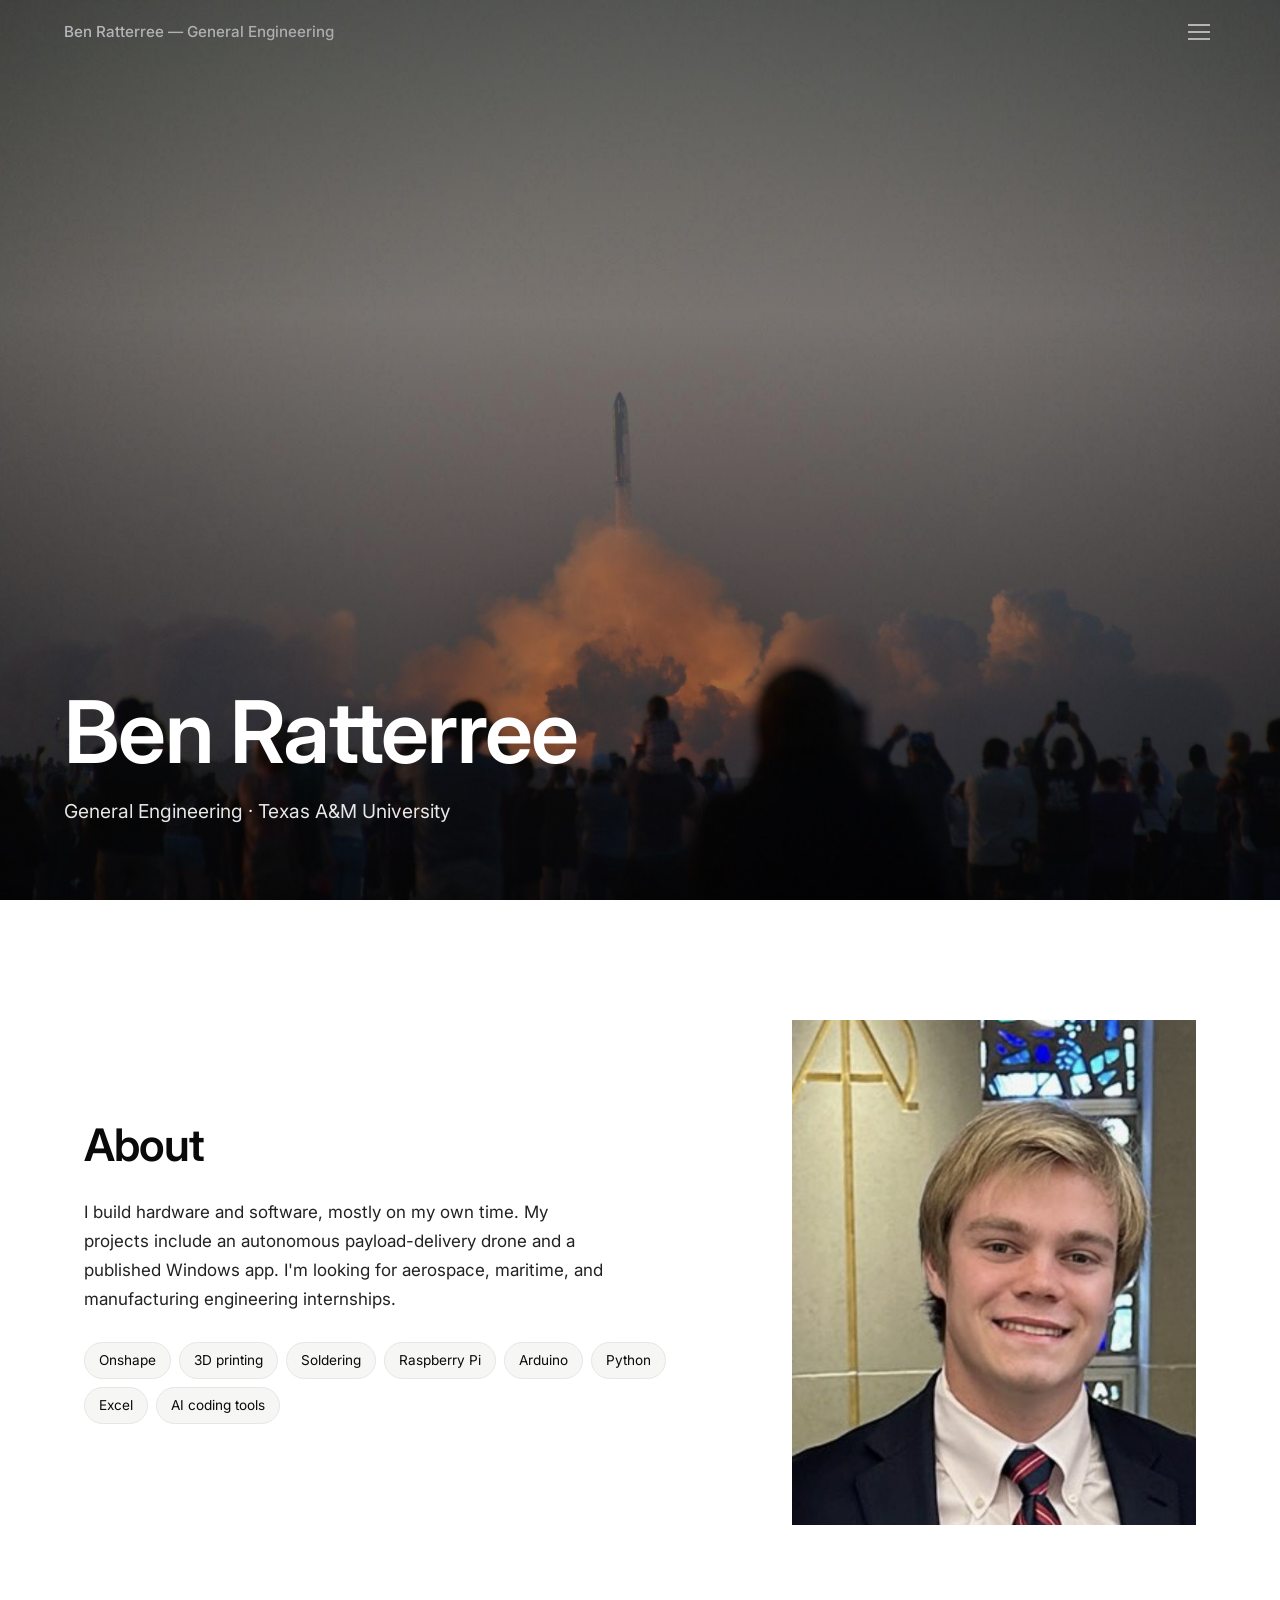
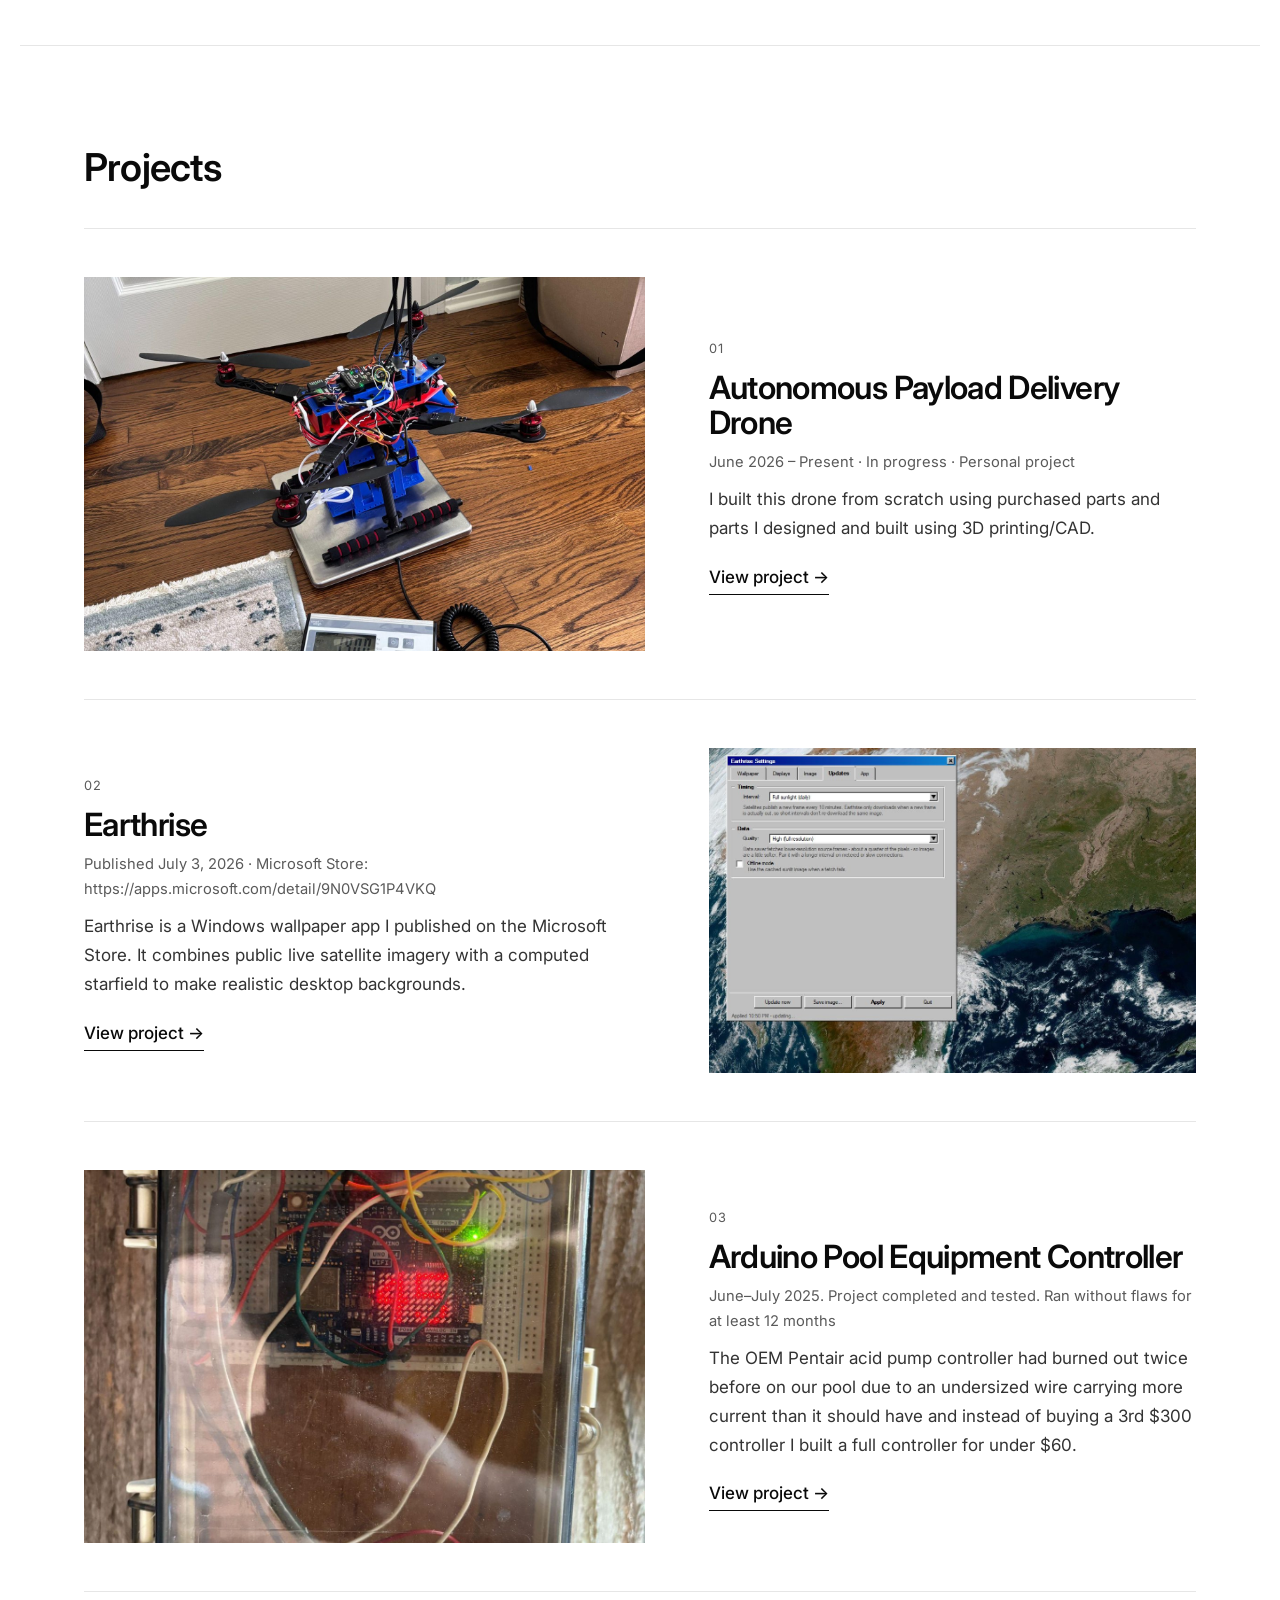
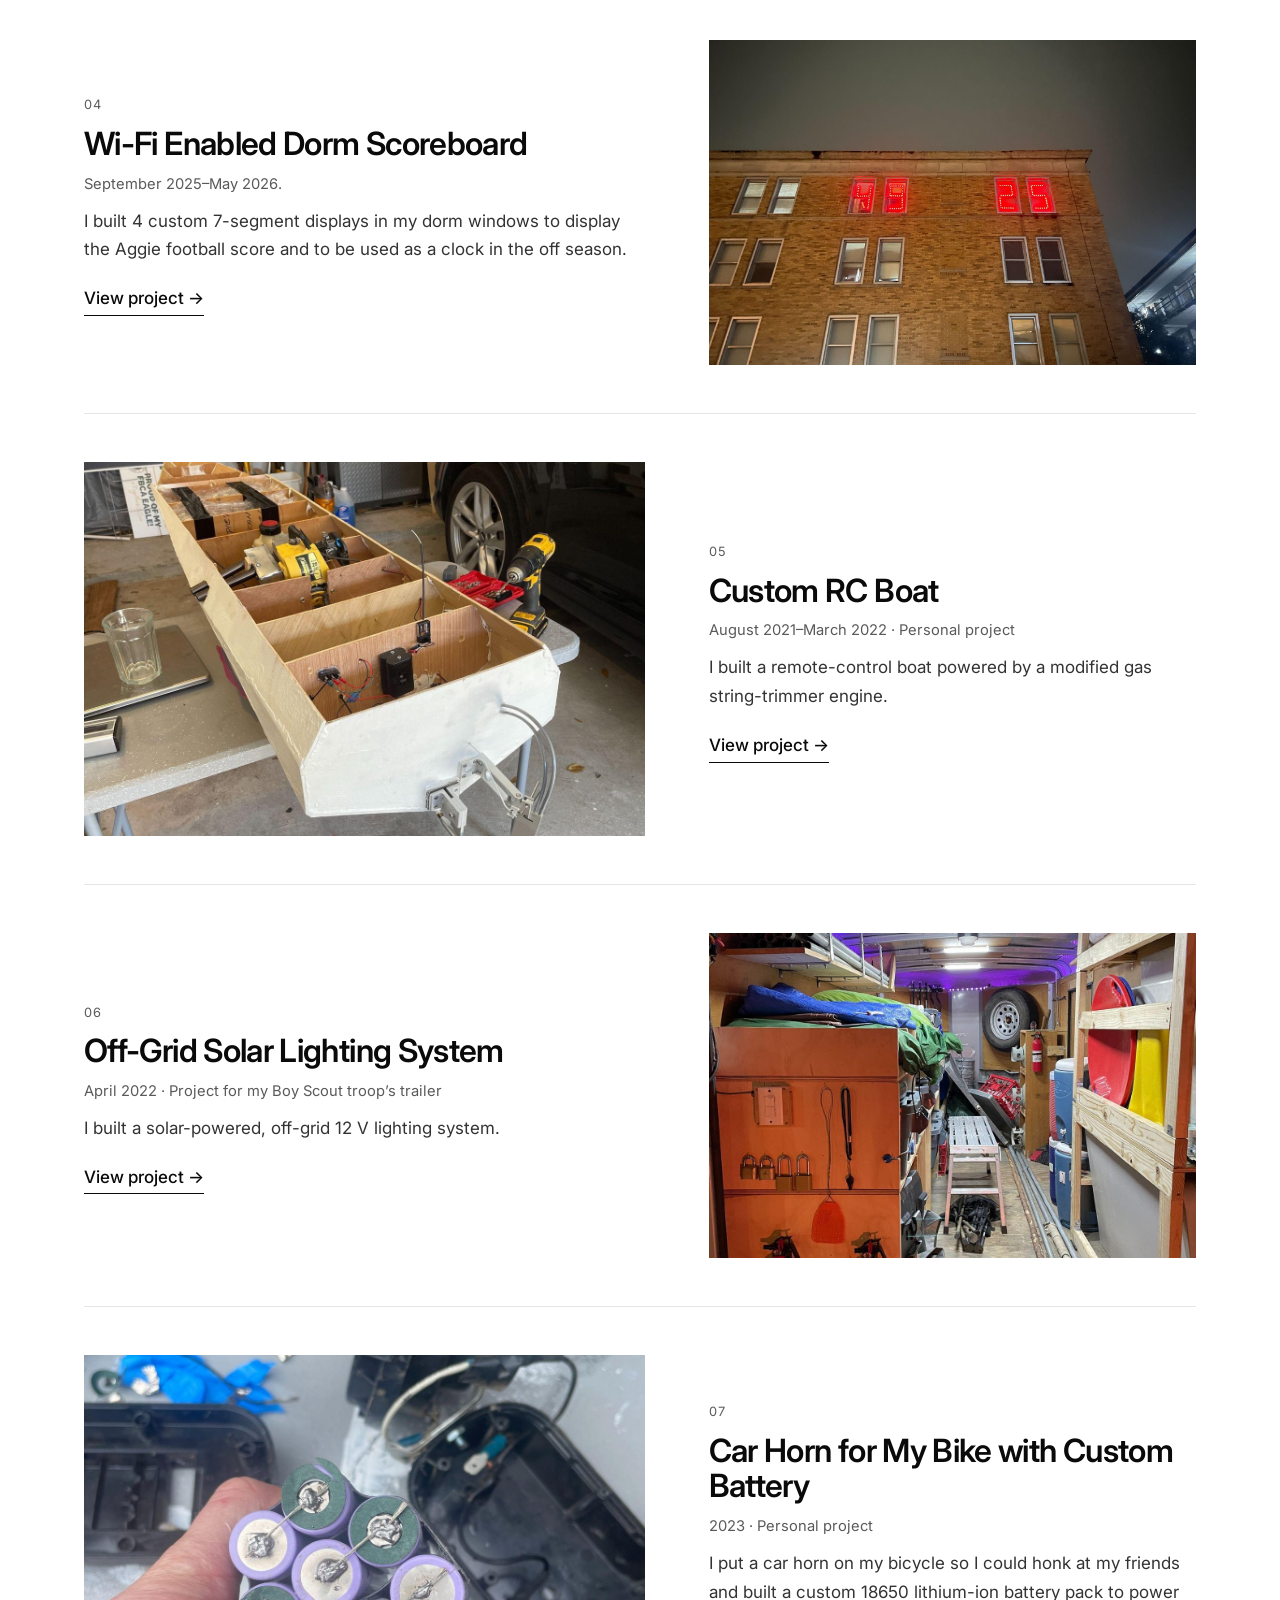
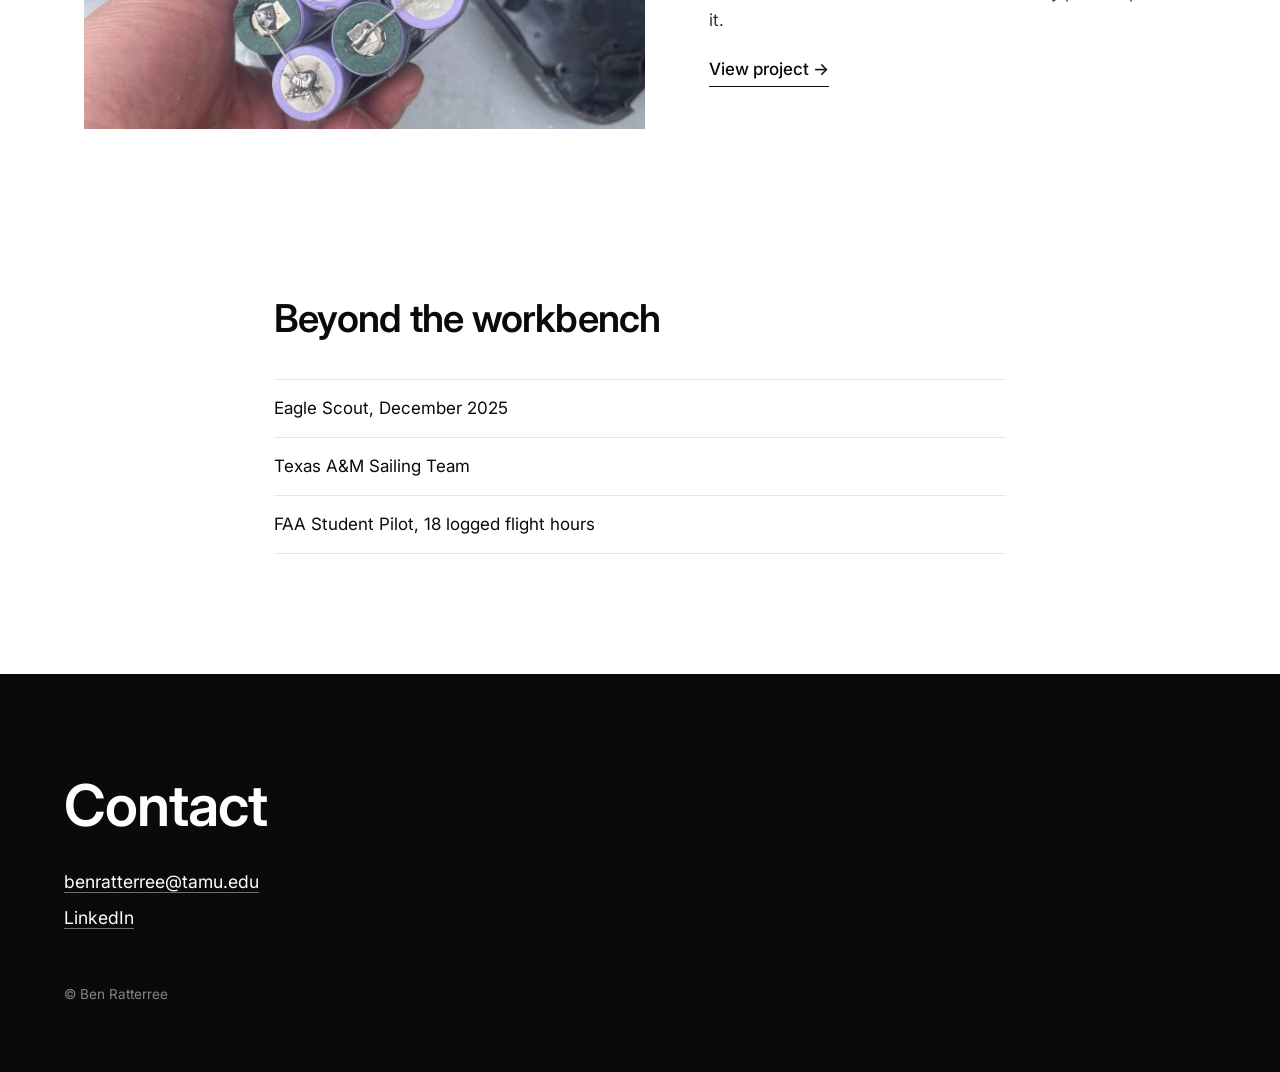
==== commit 097bff49: "Official -> OEM" ====
--- a/index.html
+++ b/index.html
@@ -13,7 +13,7 @@
 <section id="about" class="about"><div class="about-txt reveal"><h2>About</h2>
 <p>I build hardware and software, mostly on my own time. My projects include an autonomous payload-delivery drone and a published Windows app. I&#x27;m looking for aerospace, maritime, and manufacturing engineering internships.</p>
 <ul class="chips"><li>Onshape</li><li>3D printing</li><li>Soldering</li><li>Raspberry Pi</li><li>Arduino</li><li>Python</li><li>Excel</li><li>AI coding tools</li></ul></div><img class="headshot reveal" src="media/site/headshot.jpg" alt="Ben Ratterree"></section>
-<section id="projects" class="projects"><h2 class="sec reveal">Projects</h2><a class="prow reveal" href="projects/drone.html"><div class="pimg"><img src="media/drone/1.jpg" alt="Autonomous Payload Delivery Drone" loading="lazy"></div><div class="ptxt"><span class="num">01</span><h3>Autonomous Payload Delivery Drone</h3><p class="meta">June 2026 – Present · In progress · Personal project</p><p>I built this drone from scratch using purchased parts and parts I designed and built using 3D printing/CAD.</p><span class="more">View project <span aria-hidden="true">→</span></span></div></a><a class="prow reveal" href="projects/earthrise.html"><div class="pimg"><img src="media/earthrise/1.jpg" alt="Earthrise" loading="lazy"></div><div class="ptxt"><span class="num">02</span><h3>Earthrise</h3><p class="meta">Published July 3, 2026 · Microsoft Store: https://apps.microsoft.com/detail/9N0VSG1P4VKQ</p><p>Earthrise is a Windows wallpaper app I published on the Microsoft Store. It combines public live satellite imagery with a computed starfield to make realistic desktop backgrounds.</p><span class="more">View project <span aria-hidden="true">→</span></span></div></a><a class="prow reveal" href="projects/pool.html"><div class="pimg"><img src="media/pool/1.jpg" alt="Arduino Pool Equipment Controller" loading="lazy"></div><div class="ptxt"><span class="num">03</span><h3>Arduino Pool Equipment Controller</h3><p class="meta">June–July 2025. Project completed and tested. Ran without flaws for at least 12 months</p><p>The official Pentair acid pump controller had burned out twice before on our pool due to an undersized wire carrying more current than it should have and instead of buying a 3rd $300 controller I built a full controller for under $60.</p><span class="more">View project <span aria-hidden="true">→</span></span></div></a><a class="prow reveal" href="projects/scoreboard.html"><div class="pimg"><img src="media/scoreboard/1.jpg" alt="Wi-Fi Enabled Dorm Scoreboard" loading="lazy"></div><div class="ptxt"><span class="num">04</span><h3>Wi-Fi Enabled Dorm Scoreboard</h3><p class="meta">September 2025–May 2026.</p><p>I built 4 custom 7-segment displays in my dorm windows to display the Aggie football score and to be used as a clock in the off season.</p><span class="more">View project <span aria-hidden="true">→</span></span></div></a><a class="prow reveal" href="projects/boat.html"><div class="pimg"><img src="media/boat/1.jpg" alt="Custom RC Boat" loading="lazy"></div><div class="ptxt"><span class="num">05</span><h3>Custom RC Boat</h3><p class="meta">August 2021–March 2022 · Personal project</p><p>I built a remote-control boat powered by a modified gas string-trimmer engine.</p><span class="more">View project <span aria-hidden="true">→</span></span></div></a><a class="prow reveal" href="projects/solar.html"><div class="pimg"><img src="media/solar/1.jpg" alt="Off-Grid Solar Lighting System" loading="lazy"></div><div class="ptxt"><span class="num">06</span><h3>Off-Grid Solar Lighting System</h3><p class="meta">April 2022 · Project for my Boy Scout troop’s trailer</p><p>I built a solar-powered, off-grid 12 V lighting system.</p><span class="more">View project <span aria-hidden="true">→</span></span></div></a><a class="prow reveal" href="projects/bike.html"><div class="pimg"><img src="media/bike/1.jpg" alt="Car Horn for My Bike with Custom Battery" loading="lazy"></div><div class="ptxt"><span class="num">07</span><h3>Car Horn for My Bike with Custom Battery</h3><p class="meta">2023 · Personal project</p><p>I put a car horn on my bicycle so I could honk at my friends and built a custom 18650 lithium-ion battery pack to power it.</p><span class="more">View project <span aria-hidden="true">→</span></span></div></a></section>
+<section id="projects" class="projects"><h2 class="sec reveal">Projects</h2><a class="prow reveal" href="projects/drone.html"><div class="pimg"><img src="media/drone/1.jpg" alt="Autonomous Payload Delivery Drone" loading="lazy"></div><div class="ptxt"><span class="num">01</span><h3>Autonomous Payload Delivery Drone</h3><p class="meta">June 2026 – Present · In progress · Personal project</p><p>I built this drone from scratch using purchased parts and parts I designed and built using 3D printing/CAD.</p><span class="more">View project <span aria-hidden="true">→</span></span></div></a><a class="prow reveal" href="projects/earthrise.html"><div class="pimg"><img src="media/earthrise/1.jpg" alt="Earthrise" loading="lazy"></div><div class="ptxt"><span class="num">02</span><h3>Earthrise</h3><p class="meta">Published July 3, 2026 · Microsoft Store: https://apps.microsoft.com/detail/9N0VSG1P4VKQ</p><p>Earthrise is a Windows wallpaper app I published on the Microsoft Store. It combines public live satellite imagery with a computed starfield to make realistic desktop backgrounds.</p><span class="more">View project <span aria-hidden="true">→</span></span></div></a><a class="prow reveal" href="projects/pool.html"><div class="pimg"><img src="media/pool/1.jpg" alt="Arduino Pool Equipment Controller" loading="lazy"></div><div class="ptxt"><span class="num">03</span><h3>Arduino Pool Equipment Controller</h3><p class="meta">June–July 2025. Project completed and tested. Ran without flaws for at least 12 months</p><p>The OEM Pentair acid pump controller had burned out twice before on our pool due to an undersized wire carrying more current than it should have and instead of buying a 3rd $300 controller I built a full controller for under $60.</p><span class="more">View project <span aria-hidden="true">→</span></span></div></a><a class="prow reveal" href="projects/scoreboard.html"><div class="pimg"><img src="media/scoreboard/1.jpg" alt="Wi-Fi Enabled Dorm Scoreboard" loading="lazy"></div><div class="ptxt"><span class="num">04</span><h3>Wi-Fi Enabled Dorm Scoreboard</h3><p class="meta">September 2025–May 2026.</p><p>I built 4 custom 7-segment displays in my dorm windows to display the Aggie football score and to be used as a clock in the off season.</p><span class="more">View project <span aria-hidden="true">→</span></span></div></a><a class="prow reveal" href="projects/boat.html"><div class="pimg"><img src="media/boat/1.jpg" alt="Custom RC Boat" loading="lazy"></div><div class="ptxt"><span class="num">05</span><h3>Custom RC Boat</h3><p class="meta">August 2021–March 2022 · Personal project</p><p>I built a remote-control boat powered by a modified gas string-trimmer engine.</p><span class="more">View project <span aria-hidden="true">→</span></span></div></a><a class="prow reveal" href="projects/solar.html"><div class="pimg"><img src="media/solar/1.jpg" alt="Off-Grid Solar Lighting System" loading="lazy"></div><div class="ptxt"><span class="num">06</span><h3>Off-Grid Solar Lighting System</h3><p class="meta">April 2022 · Project for my Boy Scout troop’s trailer</p><p>I built a solar-powered, off-grid 12 V lighting system.</p><span class="more">View project <span aria-hidden="true">→</span></span></div></a><a class="prow reveal" href="projects/bike.html"><div class="pimg"><img src="media/bike/1.jpg" alt="Car Horn for My Bike with Custom Battery" loading="lazy"></div><div class="ptxt"><span class="num">07</span><h3>Car Horn for My Bike with Custom Battery</h3><p class="meta">2023 · Personal project</p><p>I put a car horn on my bicycle so I could honk at my friends and built a custom 18650 lithium-ion battery pack to power it.</p><span class="more">View project <span aria-hidden="true">→</span></span></div></a></section>
 <section class="also reveal"><h2 class="sec">Beyond the workbench</h2><ul class="rules"><li>Eagle Scout, December 2025</li><li>Texas A&amp;M Sailing Team</li><li>FAA Student Pilot, 18 logged flight hours</li></ul></section>
 </main><footer id="contact"><div class="inner"><h2>Contact</h2>
 <p><a href="mailto:benratterree@tamu.edu">benratterree@tamu.edu</a></p>
